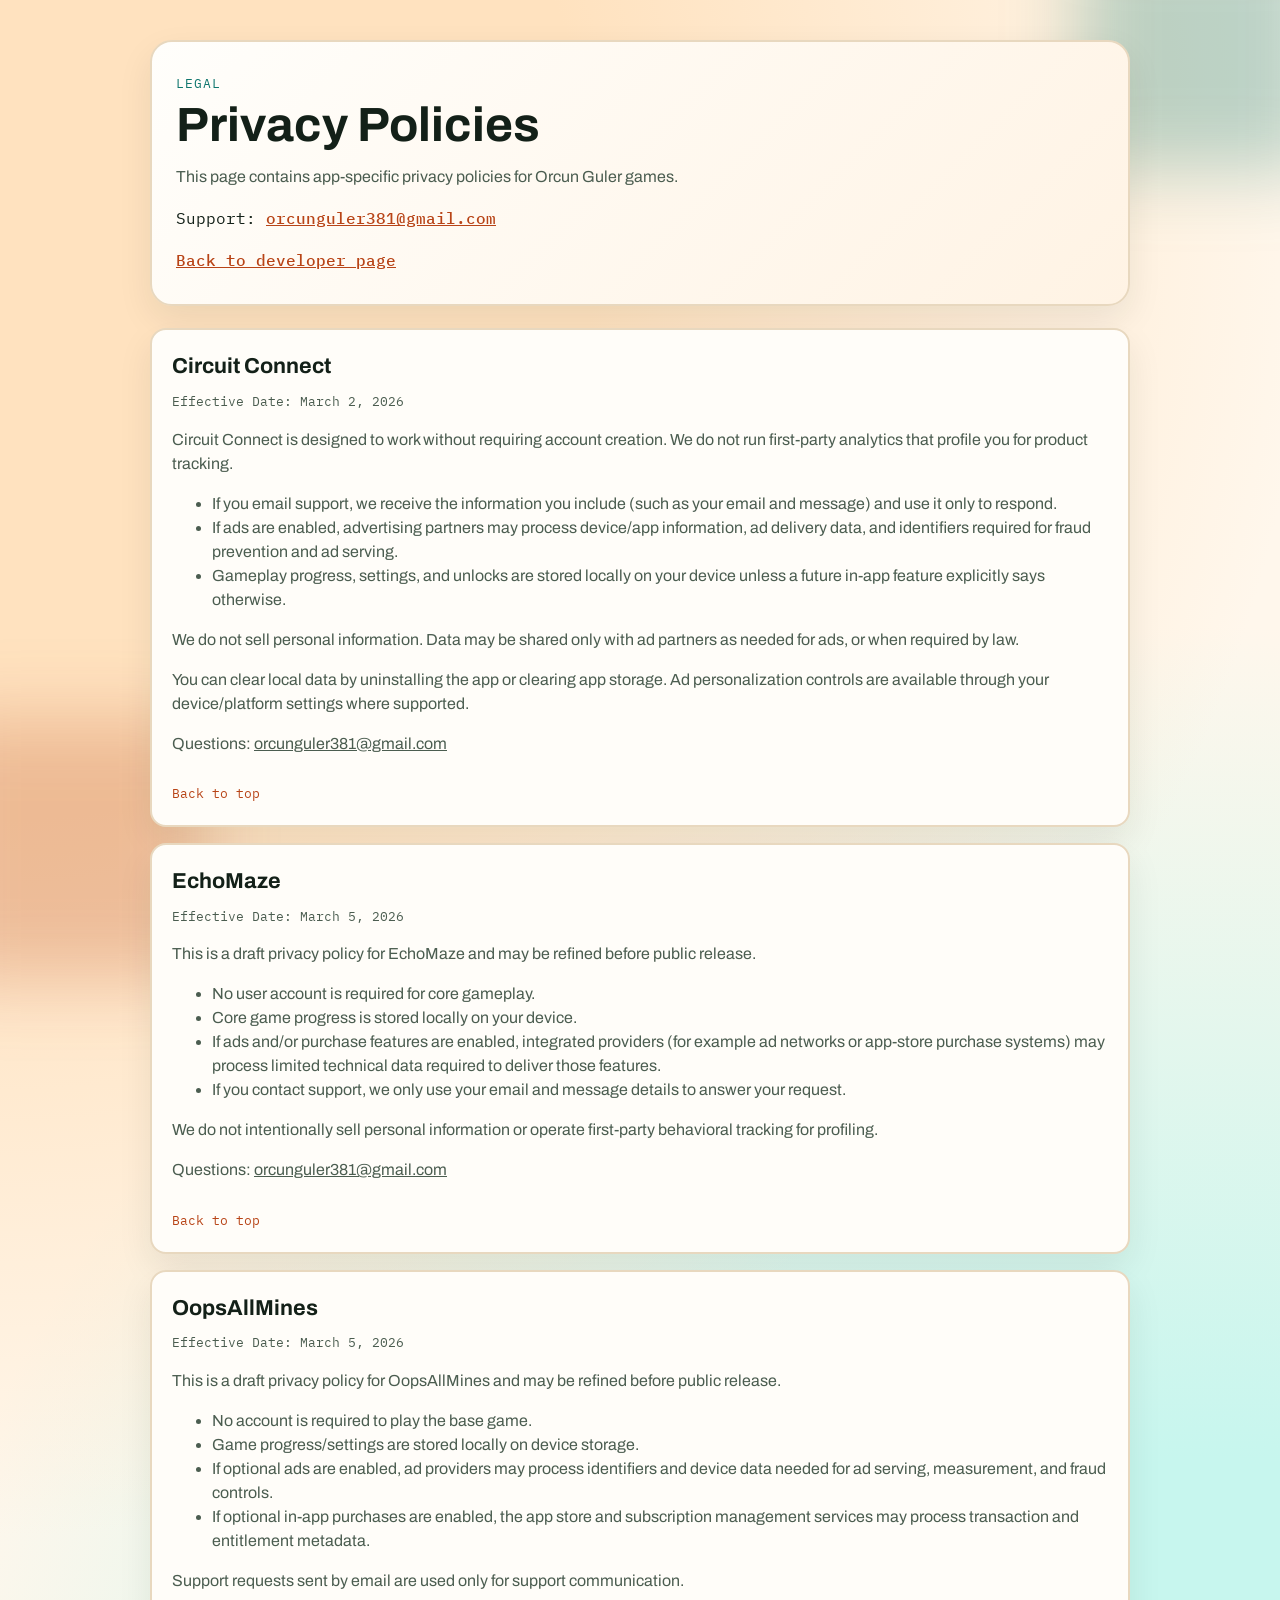
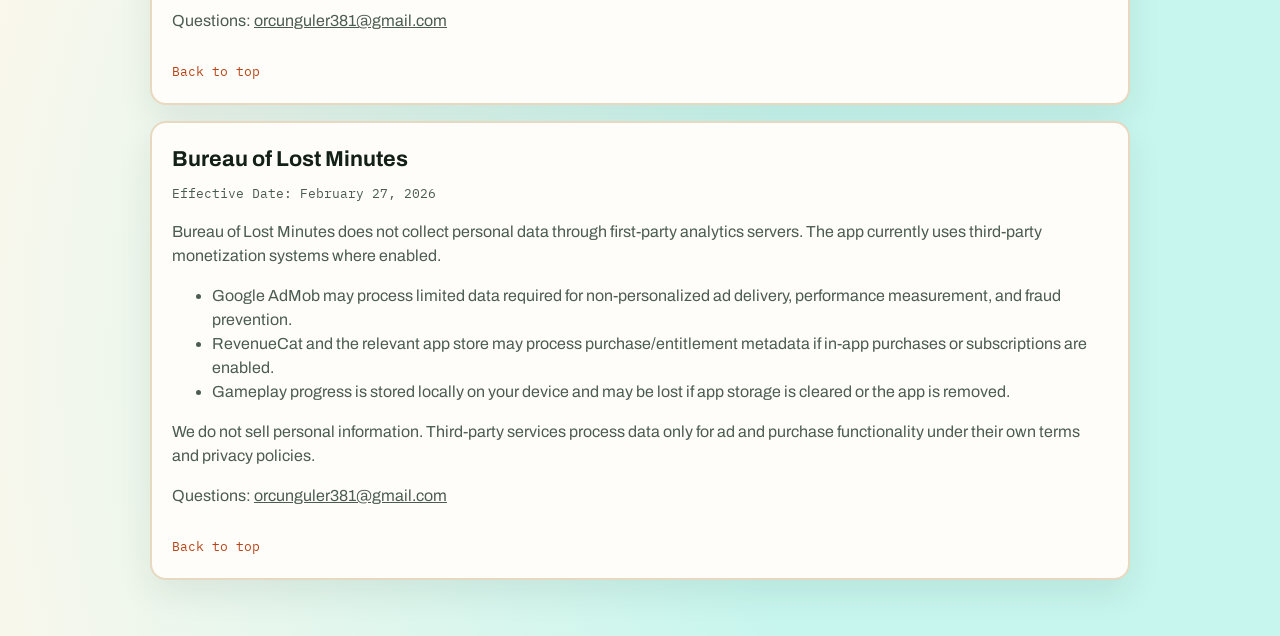
==== privacy/index.html @ f3882e8f "Initial GitHub Pages developer site and privacy pages" ====
<!doctype html>
<html lang="en">
<head>
  <meta charset="utf-8">
  <meta name="viewport" content="width=device-width, initial-scale=1">
  <title>Privacy Policies | Orcun Guler Games</title>
  <meta name="description" content="Privacy policies for games developed by Orcun Guler.">
  <link rel="preconnect" href="https://fonts.googleapis.com">
  <link rel="preconnect" href="https://fonts.gstatic.com" crossorigin>
  <link href="https://fonts.googleapis.com/css2?family=Archivo:wght@500;700;800&family=IBM+Plex+Mono:wght@400;500&display=swap" rel="stylesheet">
  <link rel="stylesheet" href="/styles.css">
</head>
<body>
  <div class="bg-shape bg-shape-a" aria-hidden="true"></div>
  <div class="bg-shape bg-shape-b" aria-hidden="true"></div>

  <main class="container" id="top">
    <header class="hero">
      <p class="eyebrow">Legal</p>
      <h1>Privacy Policies</h1>
      <p class="lead">This page contains app-specific privacy policies for Orcun Guler games.</p>
      <p class="support-line">
        Support:
        <a href="mailto:orcunguler381@gmail.com">orcunguler381@gmail.com</a>
      </p>
      <p class="support-line"><a href="/">Back to developer page</a></p>
    </header>

    <section class="legal" aria-label="Privacy policies">
      <article class="policy-card" id="circuit-connect">
        <h2>Circuit Connect</h2>
        <p class="policy-meta">Effective Date: March 2, 2026</p>
        <p>Circuit Connect is designed to work without requiring account creation. We do not run first-party analytics that profile you for product tracking.</p>
        <ul>
          <li>If you email support, we receive the information you include (such as your email and message) and use it only to respond.</li>
          <li>If ads are enabled, advertising partners may process device/app information, ad delivery data, and identifiers required for fraud prevention and ad serving.</li>
          <li>Gameplay progress, settings, and unlocks are stored locally on your device unless a future in-app feature explicitly says otherwise.</li>
        </ul>
        <p>We do not sell personal information. Data may be shared only with ad partners as needed for ads, or when required by law.</p>
        <p>You can clear local data by uninstalling the app or clearing app storage. Ad personalization controls are available through your device/platform settings where supported.</p>
        <p>Questions: <a href="mailto:orcunguler381@gmail.com">orcunguler381@gmail.com</a></p>
        <a class="top-link" href="#top">Back to top</a>
      </article>

      <article class="policy-card" id="echomaze">
        <h2>EchoMaze</h2>
        <p class="policy-meta">Effective Date: March 5, 2026</p>
        <p>This is a draft privacy policy for EchoMaze and may be refined before public release.</p>
        <ul>
          <li>No user account is required for core gameplay.</li>
          <li>Core game progress is stored locally on your device.</li>
          <li>If ads and/or purchase features are enabled, integrated providers (for example ad networks or app-store purchase systems) may process limited technical data required to deliver those features.</li>
          <li>If you contact support, we only use your email and message details to answer your request.</li>
        </ul>
        <p>We do not intentionally sell personal information or operate first-party behavioral tracking for profiling.</p>
        <p>Questions: <a href="mailto:orcunguler381@gmail.com">orcunguler381@gmail.com</a></p>
        <a class="top-link" href="#top">Back to top</a>
      </article>

      <article class="policy-card" id="oopsallmines">
        <h2>OopsAllMines</h2>
        <p class="policy-meta">Effective Date: March 5, 2026</p>
        <p>This is a draft privacy policy for OopsAllMines and may be refined before public release.</p>
        <ul>
          <li>No account is required to play the base game.</li>
          <li>Game progress/settings are stored locally on device storage.</li>
          <li>If optional ads are enabled, ad providers may process identifiers and device data needed for ad serving, measurement, and fraud controls.</li>
          <li>If optional in-app purchases are enabled, the app store and subscription management services may process transaction and entitlement metadata.</li>
        </ul>
        <p>Support requests sent by email are used only for support communication.</p>
        <p>Questions: <a href="mailto:orcunguler381@gmail.com">orcunguler381@gmail.com</a></p>
        <a class="top-link" href="#top">Back to top</a>
      </article>

      <article class="policy-card" id="bureau-of-lost-minutes">
        <h2>Bureau of Lost Minutes</h2>
        <p class="policy-meta">Effective Date: February 27, 2026</p>
        <p>Bureau of Lost Minutes does not collect personal data through first-party analytics servers. The app currently uses third-party monetization systems where enabled.</p>
        <ul>
          <li>Google AdMob may process limited data required for non-personalized ad delivery, performance measurement, and fraud prevention.</li>
          <li>RevenueCat and the relevant app store may process purchase/entitlement metadata if in-app purchases or subscriptions are enabled.</li>
          <li>Gameplay progress is stored locally on your device and may be lost if app storage is cleared or the app is removed.</li>
        </ul>
        <p>We do not sell personal information. Third-party services process data only for ad and purchase functionality under their own terms and privacy policies.</p>
        <p>Questions: <a href="mailto:orcunguler381@gmail.com">orcunguler381@gmail.com</a></p>
        <a class="top-link" href="#top">Back to top</a>
      </article>
    </section>
  </main>
</body>
</html>
---- styles.css ----
:root {
  --bg: #fff7ec;
  --panel: #fffdf9;
  --ink: #132018;
  --muted: #4b5d50;
  --brand: #b84417;
  --brand-2: #0f766e;
  --border: #e8d8bf;
  --shadow: 0 14px 35px rgba(19, 32, 24, 0.08);
}

* {
  box-sizing: border-box;
}

html,
body {
  margin: 0;
  padding: 0;
}

body {
  font-family: "Archivo", "Trebuchet MS", sans-serif;
  color: var(--ink);
  background:
    radial-gradient(circle at 0% 10%, #ffe2bf 0 25%, transparent 55%),
    radial-gradient(circle at 95% 88%, #c7f6ee 0 22%, transparent 58%),
    var(--bg);
  line-height: 1.5;
}

a {
  color: inherit;
}

.container {
  width: min(980px, calc(100% - 2rem));
  margin: 0 auto;
  padding: 2.5rem 0 3.5rem;
  position: relative;
}

.hero {
  border: 2px solid var(--border);
  border-radius: 22px;
  background: linear-gradient(135deg, #fffefb 0%, #fff3e4 100%);
  box-shadow: var(--shadow);
  padding: 2rem 1.5rem;
}

.eyebrow {
  margin: 0 0 0.4rem;
  font-family: "IBM Plex Mono", monospace;
  font-size: 0.82rem;
  letter-spacing: 0.08em;
  text-transform: uppercase;
  color: var(--brand-2);
}

h1 {
  margin: 0;
  font-size: clamp(2rem, 5.5vw, 3rem);
  line-height: 1.05;
}

.lead {
  margin: 0.9rem 0 0;
  max-width: 65ch;
  color: var(--muted);
}

.support-line {
  margin: 1.1rem 0 0;
  font-family: "IBM Plex Mono", monospace;
}

.support-line a {
  color: var(--brand);
  font-weight: 500;
}

.games {
  margin-top: 1.4rem;
  display: grid;
  grid-template-columns: repeat(2, minmax(0, 1fr));
  gap: 1rem;
}

.game-card {
  border: 2px solid var(--border);
  border-radius: 16px;
  background: var(--panel);
  box-shadow: var(--shadow);
  padding: 1.2rem;
}

.game-card h2 {
  margin: 0;
  font-size: 1.25rem;
}

.game-card p {
  margin: 0.6rem 0 0;
  color: var(--muted);
}

.actions {
  display: flex;
  flex-wrap: wrap;
  gap: 0.55rem;
  margin-top: 1rem;
}

.btn {
  display: inline-flex;
  align-items: center;
  justify-content: center;
  border-radius: 999px;
  text-decoration: none;
  padding: 0.45rem 0.78rem;
  font-family: "IBM Plex Mono", monospace;
  font-size: 0.88rem;
  border: 1px solid transparent;
}

.btn-primary {
  background: var(--brand);
  color: #fff;
}

.btn-secondary {
  border-color: #c7c2b8;
  background: #fff;
}

.badge {
  font-family: "IBM Plex Mono", monospace;
  font-size: 0.75rem;
  border: 1px solid #d3d1cb;
  border-radius: 999px;
  background: #f7f6f3;
  padding: 0.36rem 0.72rem;
}

.legal {
  margin-top: 1.4rem;
  display: grid;
  gap: 1rem;
}

.policy-card {
  border: 2px solid var(--border);
  border-radius: 16px;
  background: var(--panel);
  box-shadow: var(--shadow);
  padding: 1.25rem;
  scroll-margin-top: 1rem;
}

.policy-card h2 {
  margin: 0;
  font-size: 1.35rem;
}

.policy-card p,
.policy-card li {
  color: var(--muted);
}

.policy-card ul {
  margin-top: 0.5rem;
}

.policy-meta {
  margin: 0.55rem 0 0;
  font-family: "IBM Plex Mono", monospace;
  font-size: 0.83rem;
  color: #375145;
}

.top-link {
  display: inline-flex;
  margin-top: 0.8rem;
  font-family: "IBM Plex Mono", monospace;
  font-size: 0.83rem;
  text-decoration: none;
  color: var(--brand);
}

.bg-shape {
  position: fixed;
  z-index: -1;
  pointer-events: none;
  filter: blur(38px);
}

.bg-shape-a {
  width: 240px;
  height: 240px;
  top: -70px;
  right: -40px;
  background: rgba(15, 118, 110, 0.28);
}

.bg-shape-b {
  width: 260px;
  height: 260px;
  left: -60px;
  bottom: -80px;
  background: rgba(184, 68, 23, 0.25);
}

@media (max-width: 760px) {
  .games {
    grid-template-columns: 1fr;
  }
}
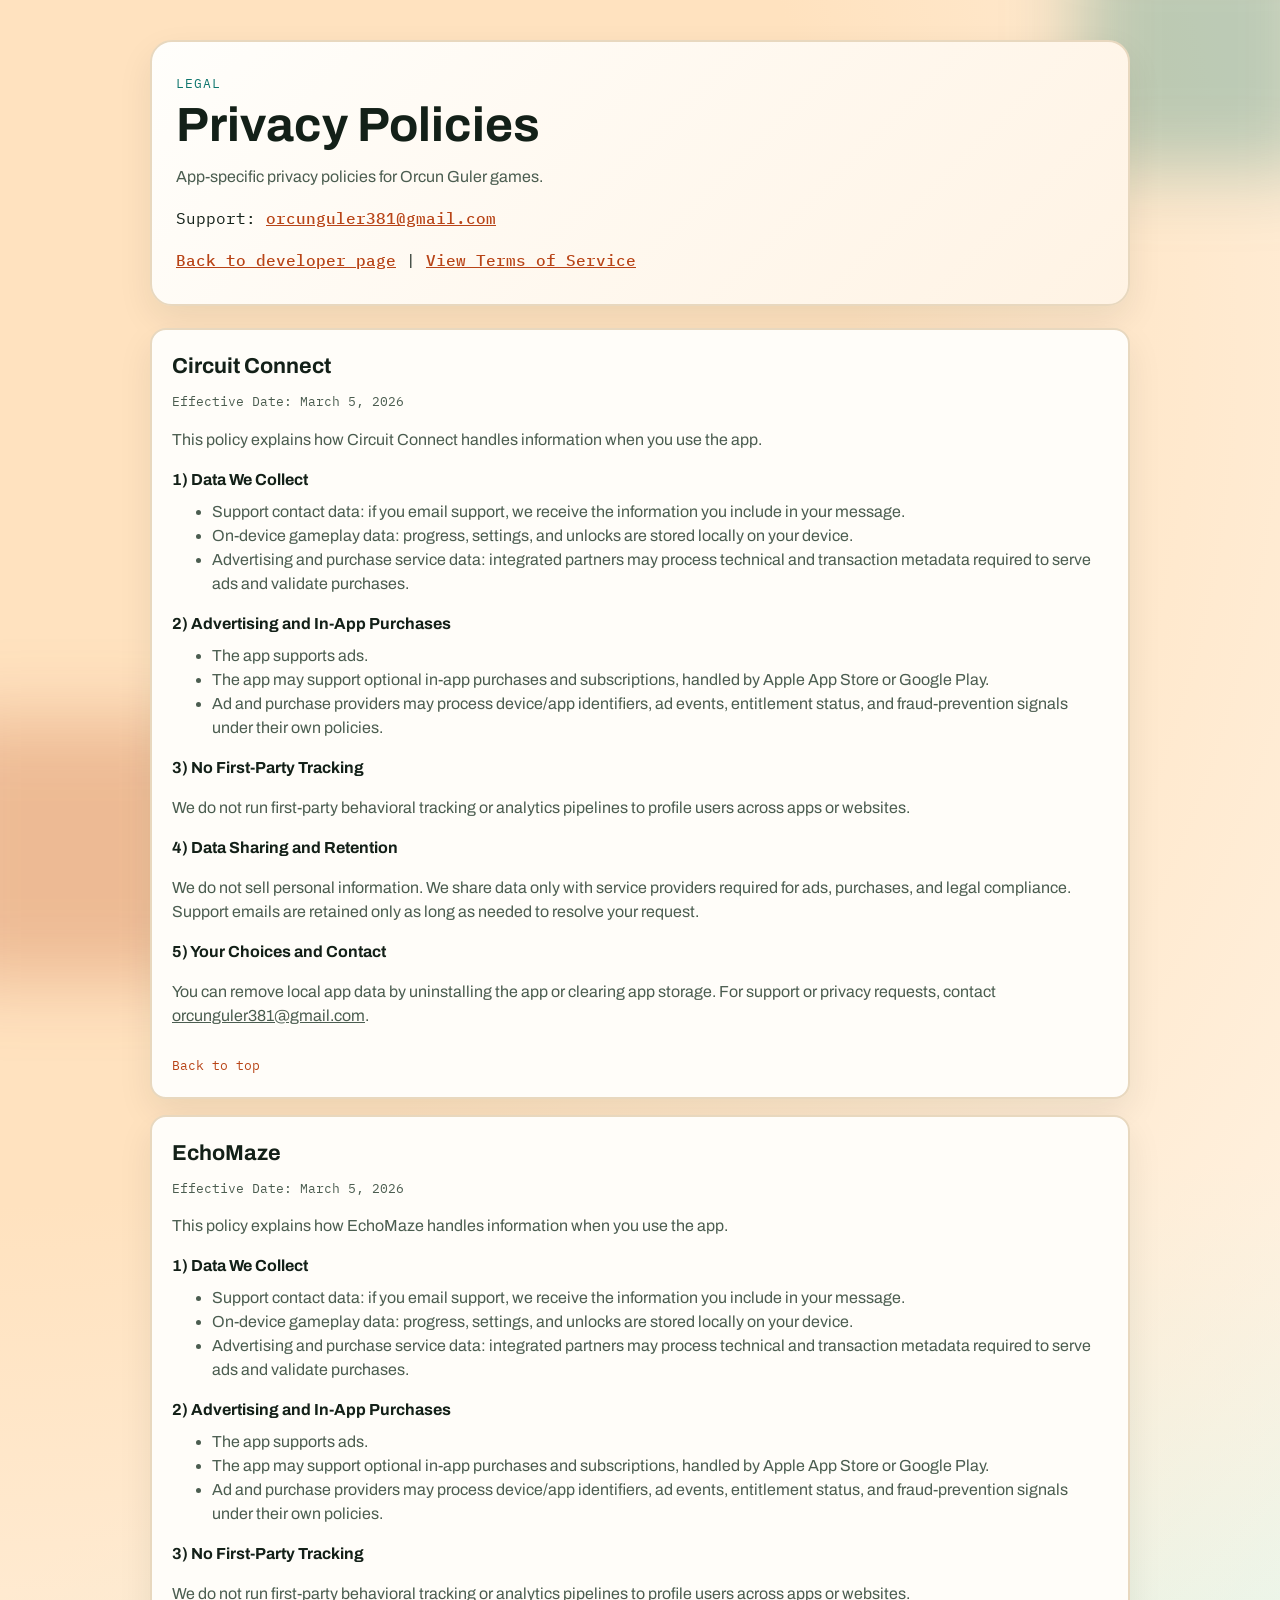
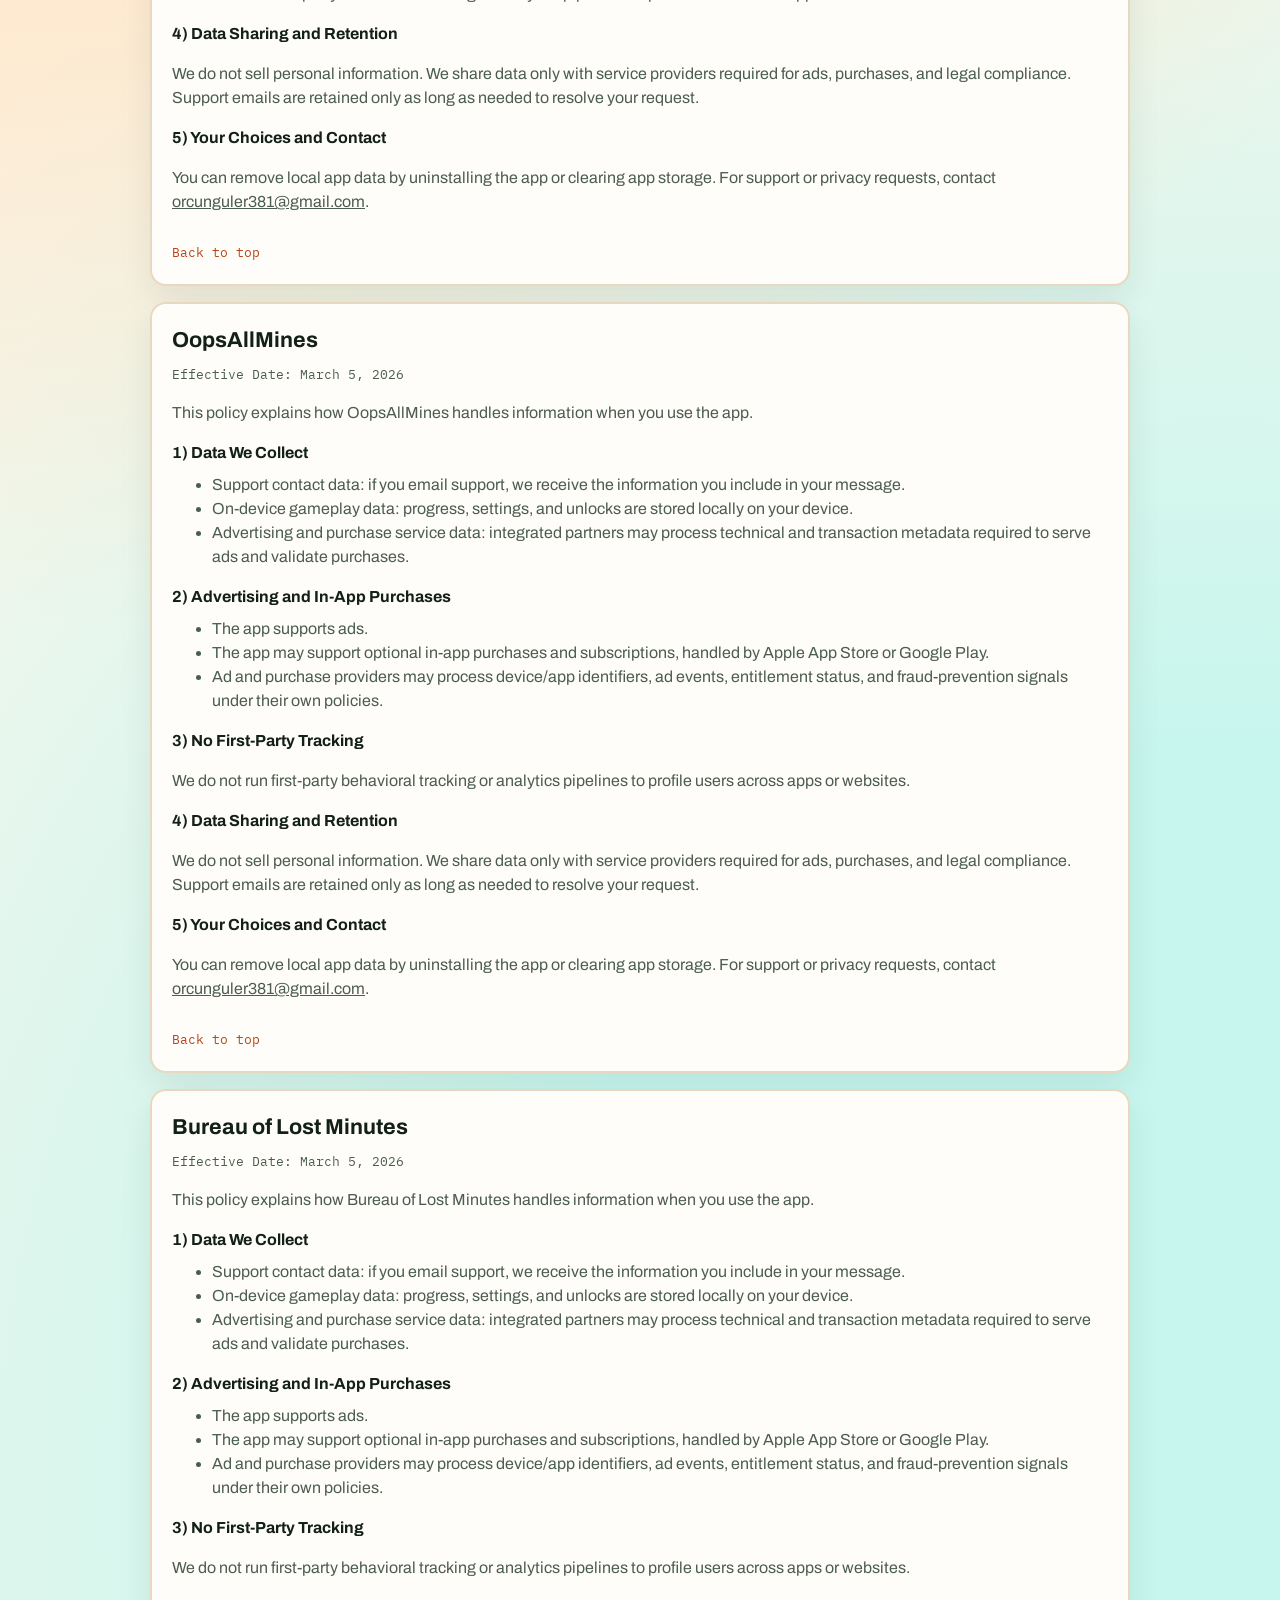
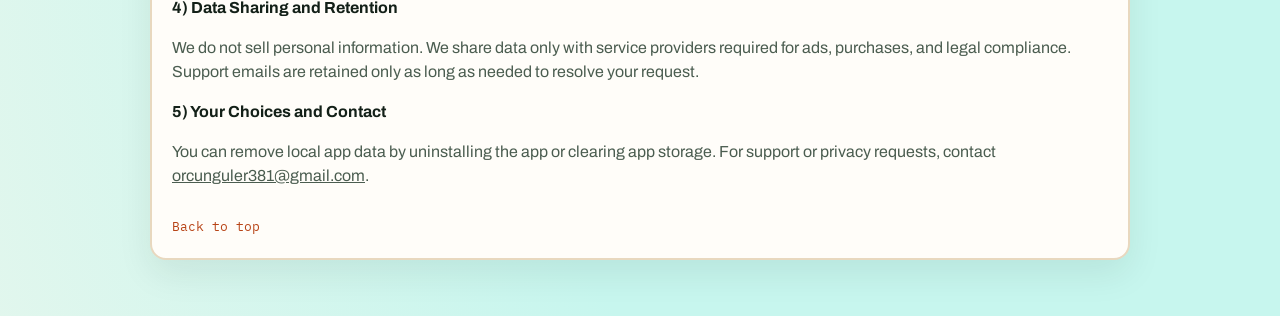
==== commit b090cad0: "Add full privacy and terms coverage for all games" ====
--- a/privacy/index.html
+++ b/privacy/index.html
@@ -18,71 +18,116 @@
     <header class="hero">
       <p class="eyebrow">Legal</p>
       <h1>Privacy Policies</h1>
-      <p class="lead">This page contains app-specific privacy policies for Orcun Guler games.</p>
+      <p class="lead">App-specific privacy policies for Orcun Guler games.</p>
       <p class="support-line">
         Support:
         <a href="mailto:orcunguler381@gmail.com">orcunguler381@gmail.com</a>
       </p>
-      <p class="support-line"><a href="/">Back to developer page</a></p>
+      <p class="support-line">
+        <a href="/">Back to developer page</a>
+        |
+        <a href="/terms/">View Terms of Service</a>
+      </p>
     </header>
 
     <section class="legal" aria-label="Privacy policies">
       <article class="policy-card" id="circuit-connect">
         <h2>Circuit Connect</h2>
-        <p class="policy-meta">Effective Date: March 2, 2026</p>
-        <p>Circuit Connect is designed to work without requiring account creation. We do not run first-party analytics that profile you for product tracking.</p>
+        <p class="policy-meta">Effective Date: March 5, 2026</p>
+        <p>This policy explains how Circuit Connect handles information when you use the app.</p>
+        <h3>1) Data We Collect</h3>
         <ul>
-          <li>If you email support, we receive the information you include (such as your email and message) and use it only to respond.</li>
-          <li>If ads are enabled, advertising partners may process device/app information, ad delivery data, and identifiers required for fraud prevention and ad serving.</li>
-          <li>Gameplay progress, settings, and unlocks are stored locally on your device unless a future in-app feature explicitly says otherwise.</li>
+          <li>Support contact data: if you email support, we receive the information you include in your message.</li>
+          <li>On-device gameplay data: progress, settings, and unlocks are stored locally on your device.</li>
+          <li>Advertising and purchase service data: integrated partners may process technical and transaction metadata required to serve ads and validate purchases.</li>
         </ul>
-        <p>We do not sell personal information. Data may be shared only with ad partners as needed for ads, or when required by law.</p>
-        <p>You can clear local data by uninstalling the app or clearing app storage. Ad personalization controls are available through your device/platform settings where supported.</p>
-        <p>Questions: <a href="mailto:orcunguler381@gmail.com">orcunguler381@gmail.com</a></p>
+        <h3>2) Advertising and In-App Purchases</h3>
+        <ul>
+          <li>The app supports ads.</li>
+          <li>The app may support optional in-app purchases and subscriptions, handled by Apple App Store or Google Play.</li>
+          <li>Ad and purchase providers may process device/app identifiers, ad events, entitlement status, and fraud-prevention signals under their own policies.</li>
+        </ul>
+        <h3>3) No First-Party Tracking</h3>
+        <p>We do not run first-party behavioral tracking or analytics pipelines to profile users across apps or websites.</p>
+        <h3>4) Data Sharing and Retention</h3>
+        <p>We do not sell personal information. We share data only with service providers required for ads, purchases, and legal compliance. Support emails are retained only as long as needed to resolve your request.</p>
+        <h3>5) Your Choices and Contact</h3>
+        <p>You can remove local app data by uninstalling the app or clearing app storage. For support or privacy requests, contact <a href="mailto:orcunguler381@gmail.com">orcunguler381@gmail.com</a>.</p>
         <a class="top-link" href="#top">Back to top</a>
       </article>
 
       <article class="policy-card" id="echomaze">
         <h2>EchoMaze</h2>
         <p class="policy-meta">Effective Date: March 5, 2026</p>
-        <p>This is a draft privacy policy for EchoMaze and may be refined before public release.</p>
+        <p>This policy explains how EchoMaze handles information when you use the app.</p>
+        <h3>1) Data We Collect</h3>
         <ul>
-          <li>No user account is required for core gameplay.</li>
-          <li>Core game progress is stored locally on your device.</li>
-          <li>If ads and/or purchase features are enabled, integrated providers (for example ad networks or app-store purchase systems) may process limited technical data required to deliver those features.</li>
-          <li>If you contact support, we only use your email and message details to answer your request.</li>
+          <li>Support contact data: if you email support, we receive the information you include in your message.</li>
+          <li>On-device gameplay data: progress, settings, and unlocks are stored locally on your device.</li>
+          <li>Advertising and purchase service data: integrated partners may process technical and transaction metadata required to serve ads and validate purchases.</li>
         </ul>
-        <p>We do not intentionally sell personal information or operate first-party behavioral tracking for profiling.</p>
-        <p>Questions: <a href="mailto:orcunguler381@gmail.com">orcunguler381@gmail.com</a></p>
+        <h3>2) Advertising and In-App Purchases</h3>
+        <ul>
+          <li>The app supports ads.</li>
+          <li>The app may support optional in-app purchases and subscriptions, handled by Apple App Store or Google Play.</li>
+          <li>Ad and purchase providers may process device/app identifiers, ad events, entitlement status, and fraud-prevention signals under their own policies.</li>
+        </ul>
+        <h3>3) No First-Party Tracking</h3>
+        <p>We do not run first-party behavioral tracking or analytics pipelines to profile users across apps or websites.</p>
+        <h3>4) Data Sharing and Retention</h3>
+        <p>We do not sell personal information. We share data only with service providers required for ads, purchases, and legal compliance. Support emails are retained only as long as needed to resolve your request.</p>
+        <h3>5) Your Choices and Contact</h3>
+        <p>You can remove local app data by uninstalling the app or clearing app storage. For support or privacy requests, contact <a href="mailto:orcunguler381@gmail.com">orcunguler381@gmail.com</a>.</p>
         <a class="top-link" href="#top">Back to top</a>
       </article>
 
       <article class="policy-card" id="oopsallmines">
         <h2>OopsAllMines</h2>
         <p class="policy-meta">Effective Date: March 5, 2026</p>
-        <p>This is a draft privacy policy for OopsAllMines and may be refined before public release.</p>
+        <p>This policy explains how OopsAllMines handles information when you use the app.</p>
+        <h3>1) Data We Collect</h3>
         <ul>
-          <li>No account is required to play the base game.</li>
-          <li>Game progress/settings are stored locally on device storage.</li>
-          <li>If optional ads are enabled, ad providers may process identifiers and device data needed for ad serving, measurement, and fraud controls.</li>
-          <li>If optional in-app purchases are enabled, the app store and subscription management services may process transaction and entitlement metadata.</li>
+          <li>Support contact data: if you email support, we receive the information you include in your message.</li>
+          <li>On-device gameplay data: progress, settings, and unlocks are stored locally on your device.</li>
+          <li>Advertising and purchase service data: integrated partners may process technical and transaction metadata required to serve ads and validate purchases.</li>
         </ul>
-        <p>Support requests sent by email are used only for support communication.</p>
-        <p>Questions: <a href="mailto:orcunguler381@gmail.com">orcunguler381@gmail.com</a></p>
+        <h3>2) Advertising and In-App Purchases</h3>
+        <ul>
+          <li>The app supports ads.</li>
+          <li>The app may support optional in-app purchases and subscriptions, handled by Apple App Store or Google Play.</li>
+          <li>Ad and purchase providers may process device/app identifiers, ad events, entitlement status, and fraud-prevention signals under their own policies.</li>
+        </ul>
+        <h3>3) No First-Party Tracking</h3>
+        <p>We do not run first-party behavioral tracking or analytics pipelines to profile users across apps or websites.</p>
+        <h3>4) Data Sharing and Retention</h3>
+        <p>We do not sell personal information. We share data only with service providers required for ads, purchases, and legal compliance. Support emails are retained only as long as needed to resolve your request.</p>
+        <h3>5) Your Choices and Contact</h3>
+        <p>You can remove local app data by uninstalling the app or clearing app storage. For support or privacy requests, contact <a href="mailto:orcunguler381@gmail.com">orcunguler381@gmail.com</a>.</p>
         <a class="top-link" href="#top">Back to top</a>
       </article>
 
       <article class="policy-card" id="bureau-of-lost-minutes">
         <h2>Bureau of Lost Minutes</h2>
-        <p class="policy-meta">Effective Date: February 27, 2026</p>
-        <p>Bureau of Lost Minutes does not collect personal data through first-party analytics servers. The app currently uses third-party monetization systems where enabled.</p>
+        <p class="policy-meta">Effective Date: March 5, 2026</p>
+        <p>This policy explains how Bureau of Lost Minutes handles information when you use the app.</p>
+        <h3>1) Data We Collect</h3>
         <ul>
-          <li>Google AdMob may process limited data required for non-personalized ad delivery, performance measurement, and fraud prevention.</li>
-          <li>RevenueCat and the relevant app store may process purchase/entitlement metadata if in-app purchases or subscriptions are enabled.</li>
-          <li>Gameplay progress is stored locally on your device and may be lost if app storage is cleared or the app is removed.</li>
+          <li>Support contact data: if you email support, we receive the information you include in your message.</li>
+          <li>On-device gameplay data: progress, settings, and unlocks are stored locally on your device.</li>
+          <li>Advertising and purchase service data: integrated partners may process technical and transaction metadata required to serve ads and validate purchases.</li>
         </ul>
-        <p>We do not sell personal information. Third-party services process data only for ad and purchase functionality under their own terms and privacy policies.</p>
-        <p>Questions: <a href="mailto:orcunguler381@gmail.com">orcunguler381@gmail.com</a></p>
+        <h3>2) Advertising and In-App Purchases</h3>
+        <ul>
+          <li>The app supports ads.</li>
+          <li>The app may support optional in-app purchases and subscriptions, handled by Apple App Store or Google Play.</li>
+          <li>Ad and purchase providers may process device/app identifiers, ad events, entitlement status, and fraud-prevention signals under their own policies.</li>
+        </ul>
+        <h3>3) No First-Party Tracking</h3>
+        <p>We do not run first-party behavioral tracking or analytics pipelines to profile users across apps or websites.</p>
+        <h3>4) Data Sharing and Retention</h3>
+        <p>We do not sell personal information. We share data only with service providers required for ads, purchases, and legal compliance. Support emails are retained only as long as needed to resolve your request.</p>
+        <h3>5) Your Choices and Contact</h3>
+        <p>You can remove local app data by uninstalling the app or clearing app storage. For support or privacy requests, contact <a href="mailto:orcunguler381@gmail.com">orcunguler381@gmail.com</a>.</p>
         <a class="top-link" href="#top">Back to top</a>
       </article>
     </section>
--- a/styles.css
+++ b/styles.css
@@ -162,6 +162,11 @@
   font-size: 1.35rem;
 }
 
+.policy-card h3 {
+  margin: 1rem 0 0.3rem;
+  font-size: 1rem;
+}
+
 .policy-card p,
 .policy-card li {
   color: var(--muted);
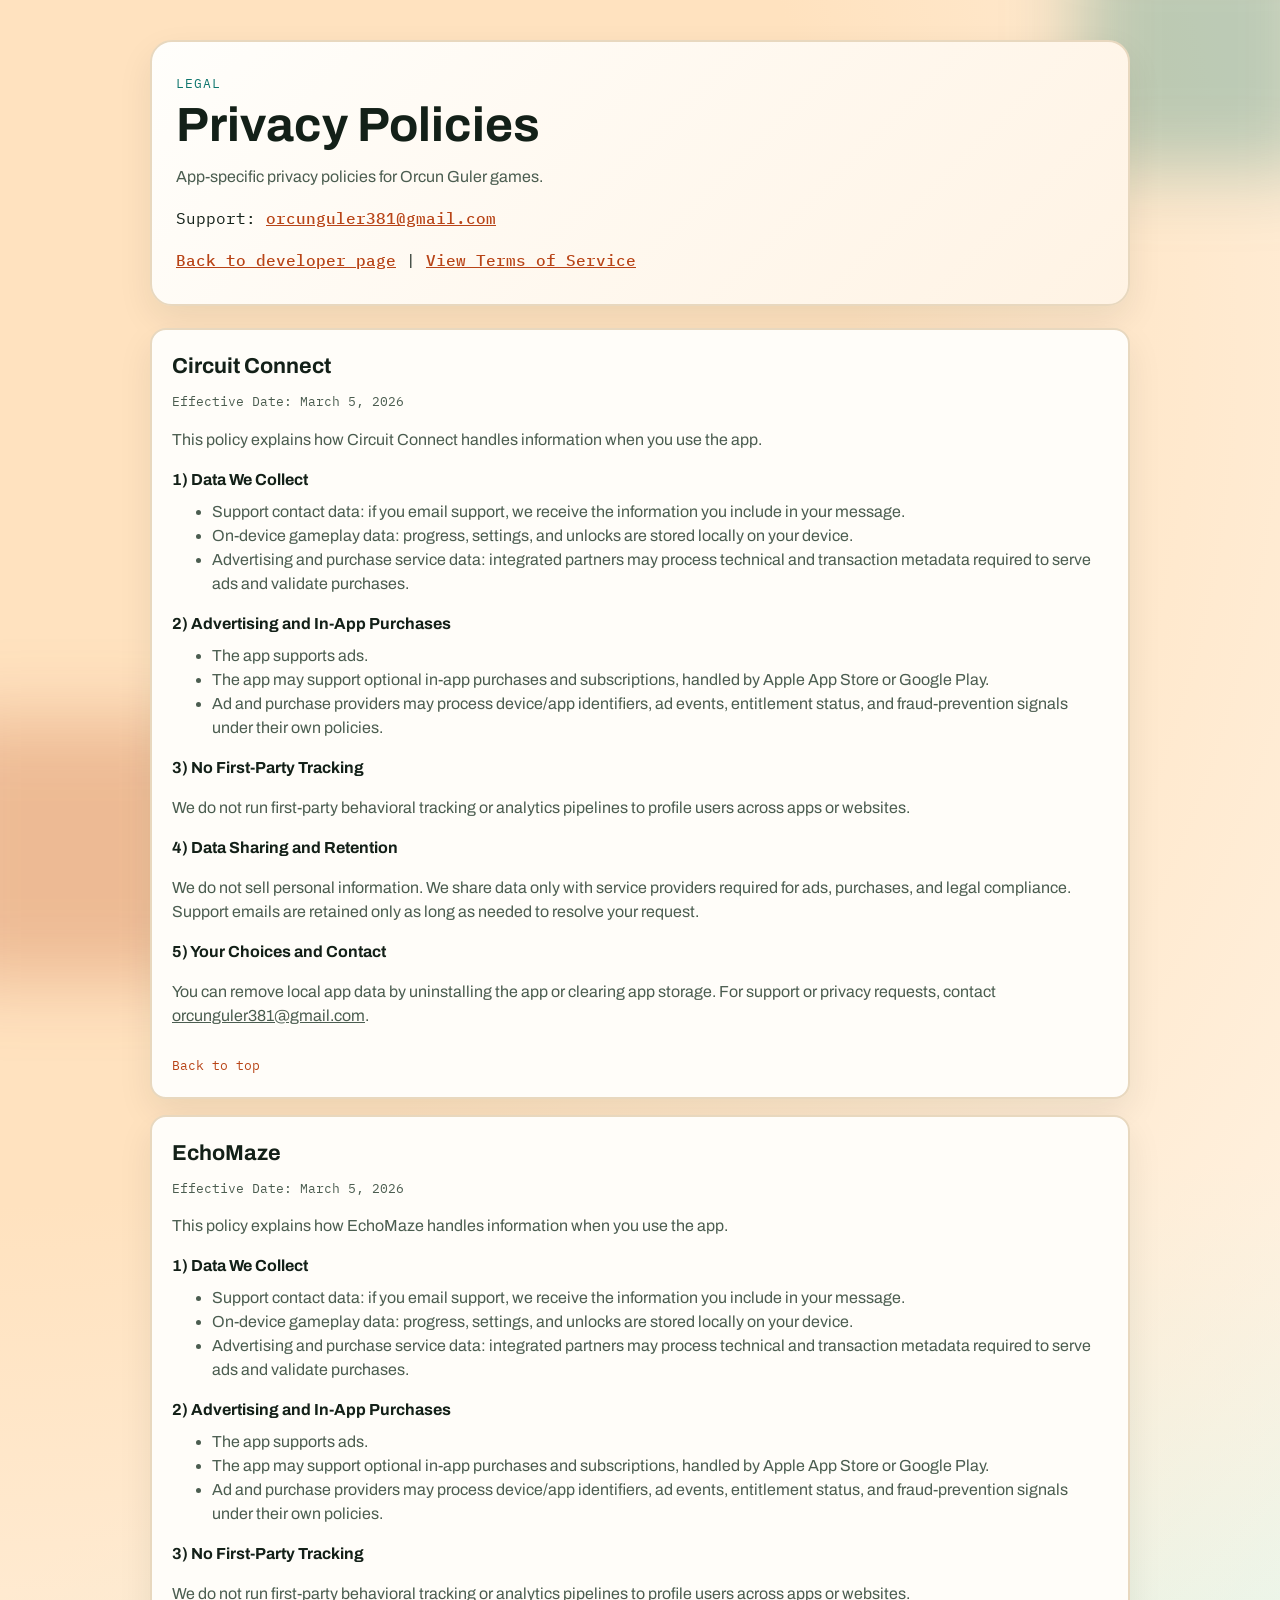
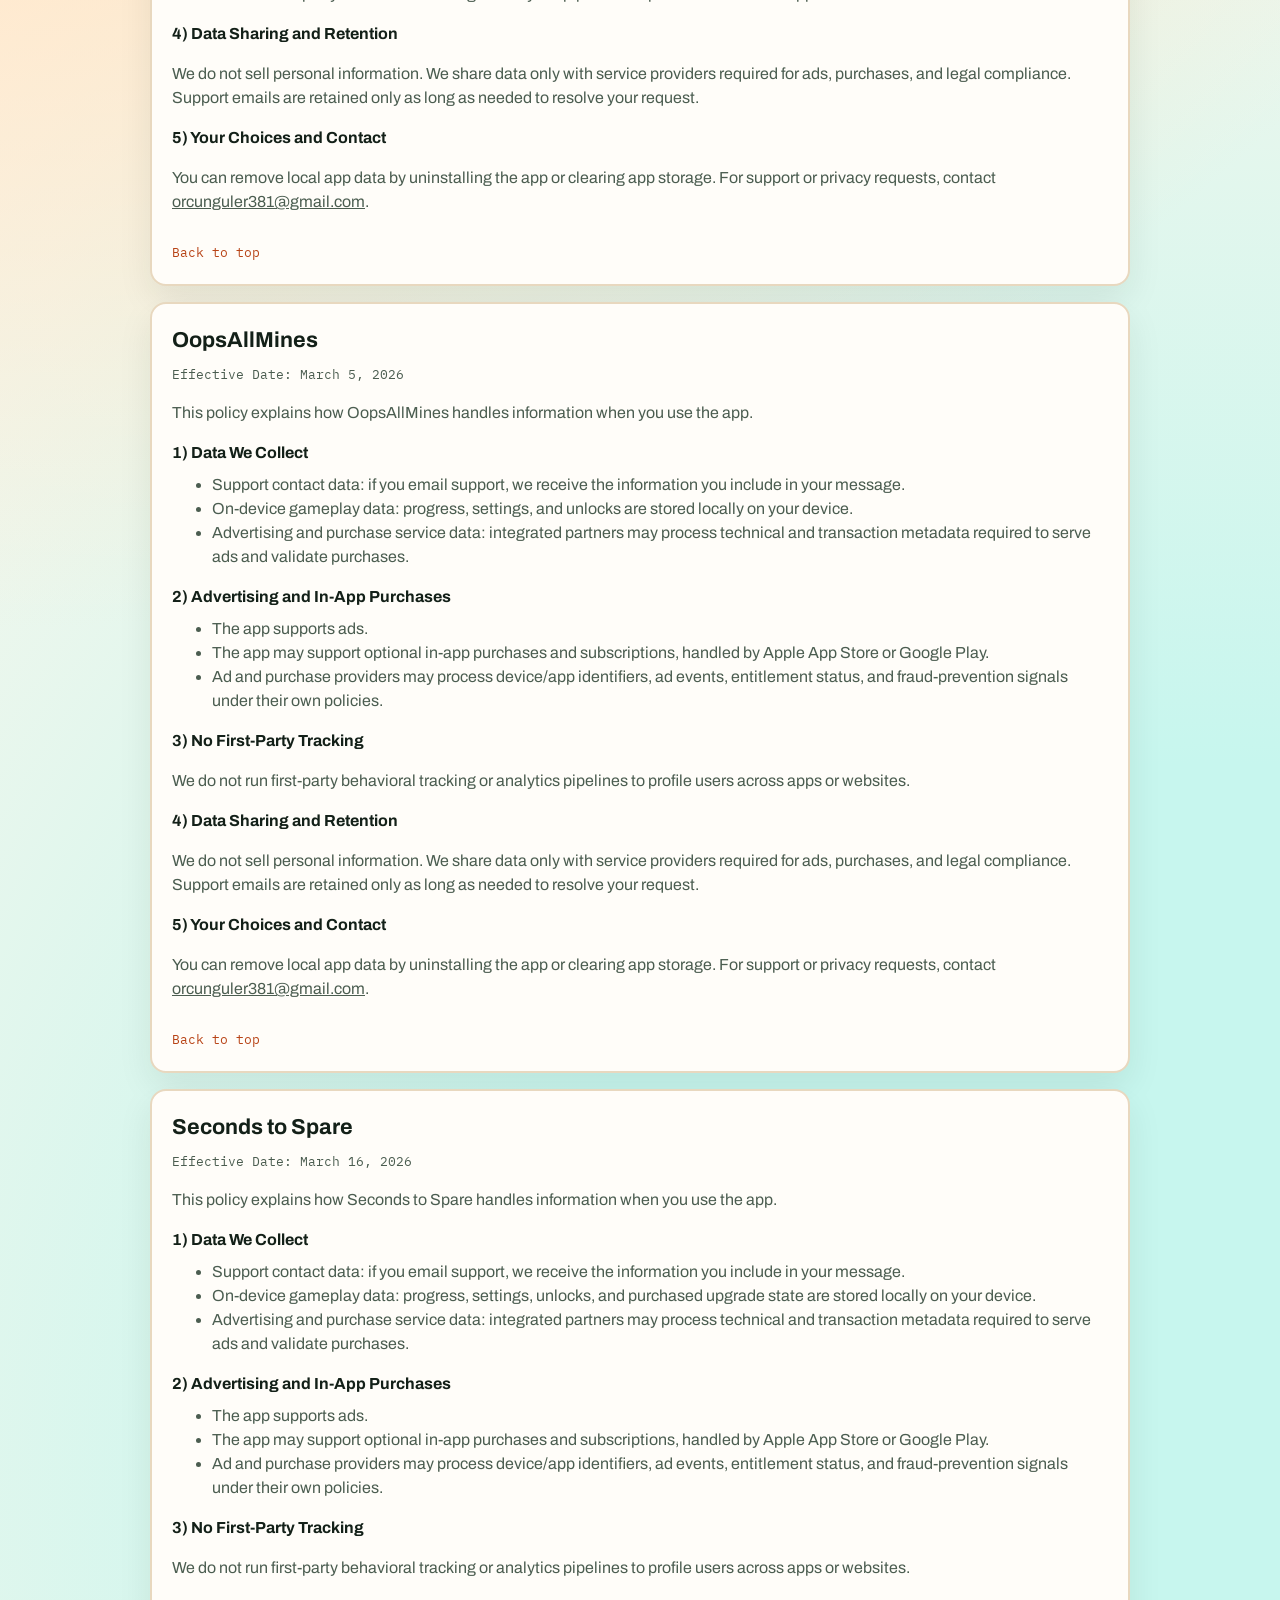
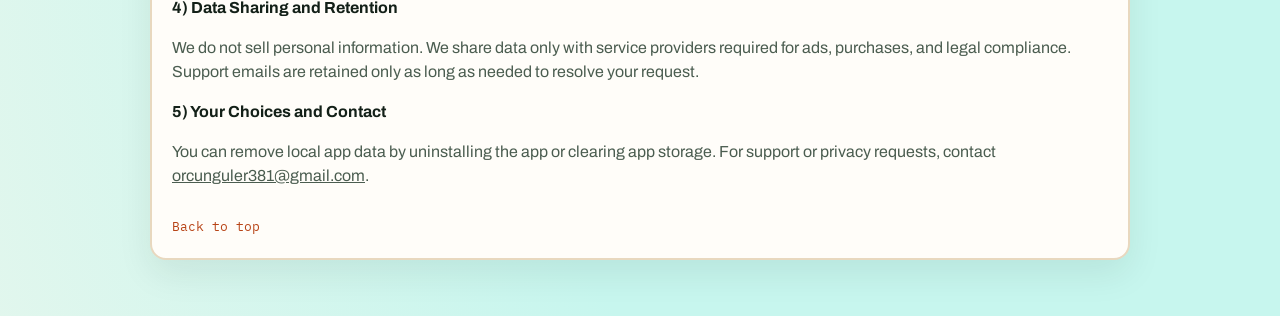
==== commit 0dc41ed9: "Replace Bureau of Lost Minutes with Seconds to Spare" ====
--- a/privacy/index.html
+++ b/privacy/index.html
@@ -106,14 +106,14 @@
         <a class="top-link" href="#top">Back to top</a>
       </article>
 
-      <article class="policy-card" id="bureau-of-lost-minutes">
-        <h2>Bureau of Lost Minutes</h2>
-        <p class="policy-meta">Effective Date: March 5, 2026</p>
-        <p>This policy explains how Bureau of Lost Minutes handles information when you use the app.</p>
+      <article class="policy-card" id="seconds-to-spare">
+        <h2>Seconds to Spare</h2>
+        <p class="policy-meta">Effective Date: March 16, 2026</p>
+        <p>This policy explains how Seconds to Spare handles information when you use the app.</p>
         <h3>1) Data We Collect</h3>
         <ul>
           <li>Support contact data: if you email support, we receive the information you include in your message.</li>
-          <li>On-device gameplay data: progress, settings, and unlocks are stored locally on your device.</li>
+          <li>On-device gameplay data: progress, settings, unlocks, and purchased upgrade state are stored locally on your device.</li>
           <li>Advertising and purchase service data: integrated partners may process technical and transaction metadata required to serve ads and validate purchases.</li>
         </ul>
         <h3>2) Advertising and In-App Purchases</h3>
